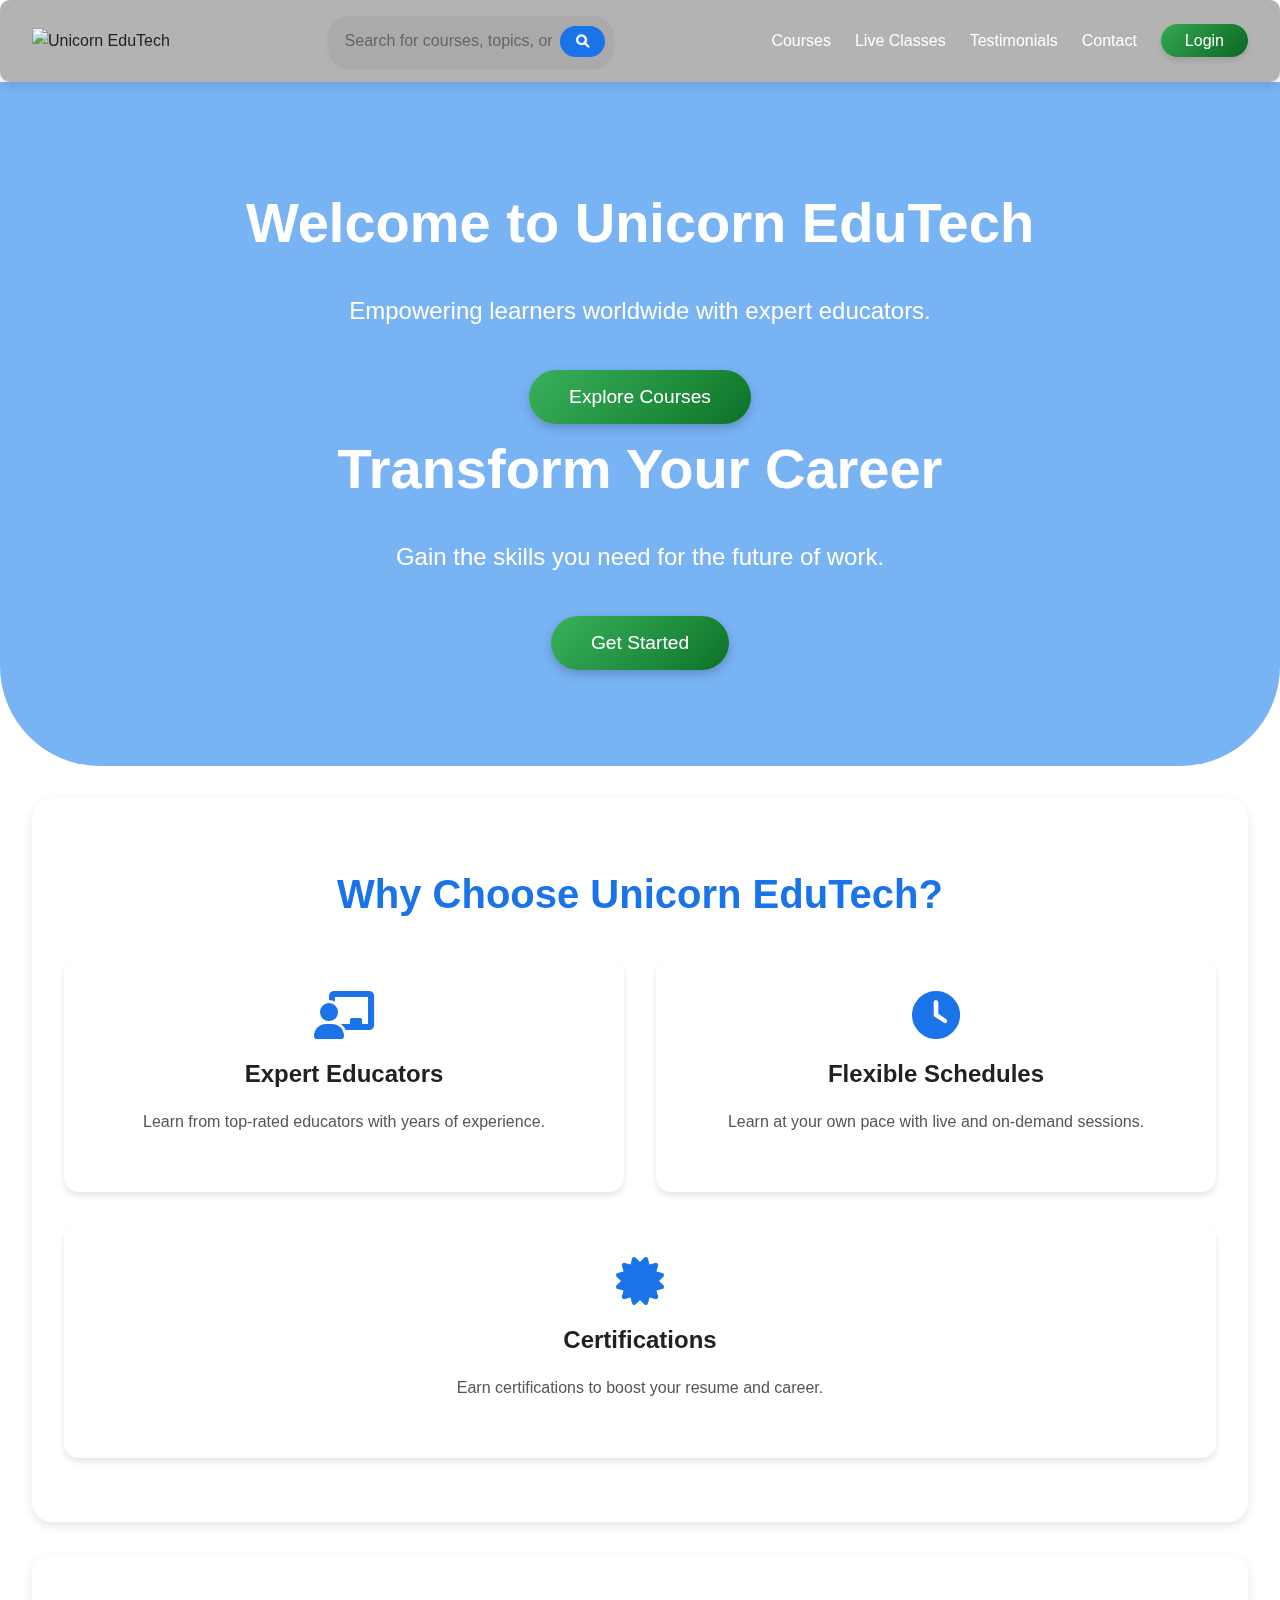
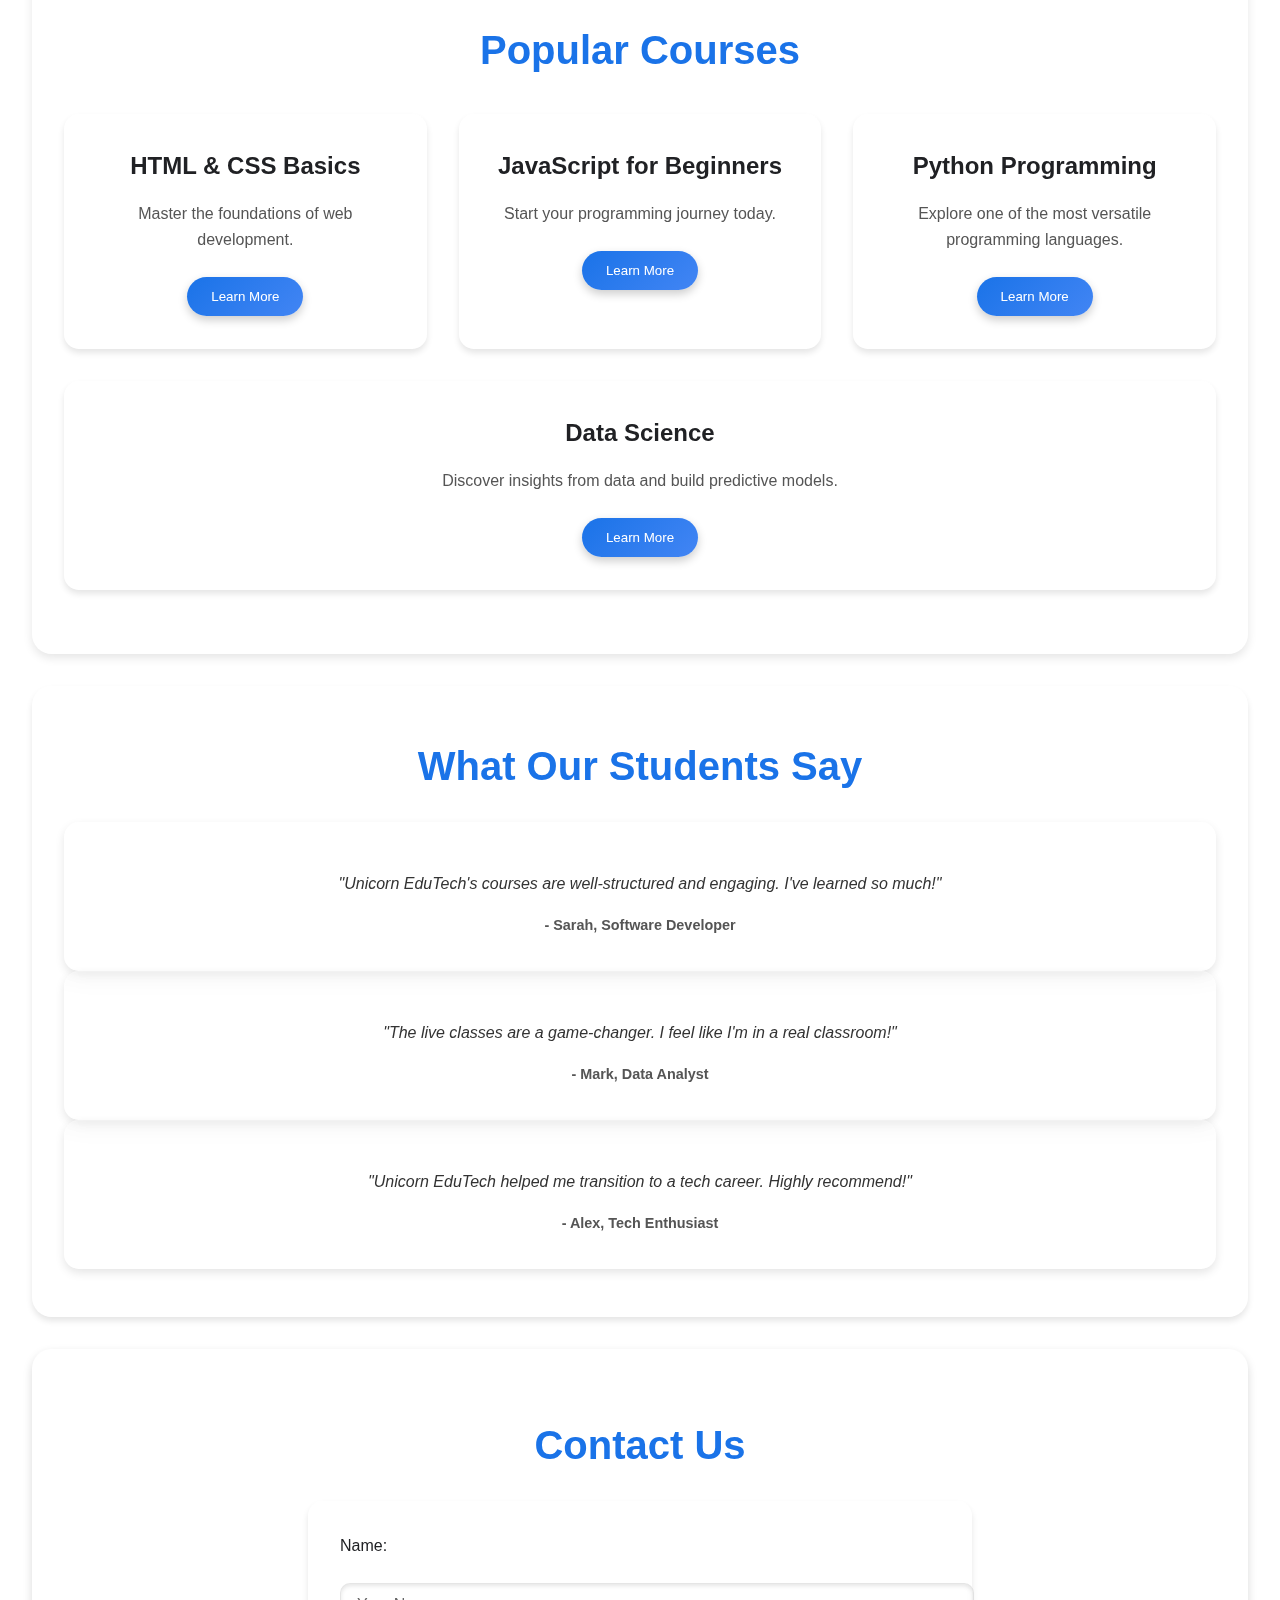
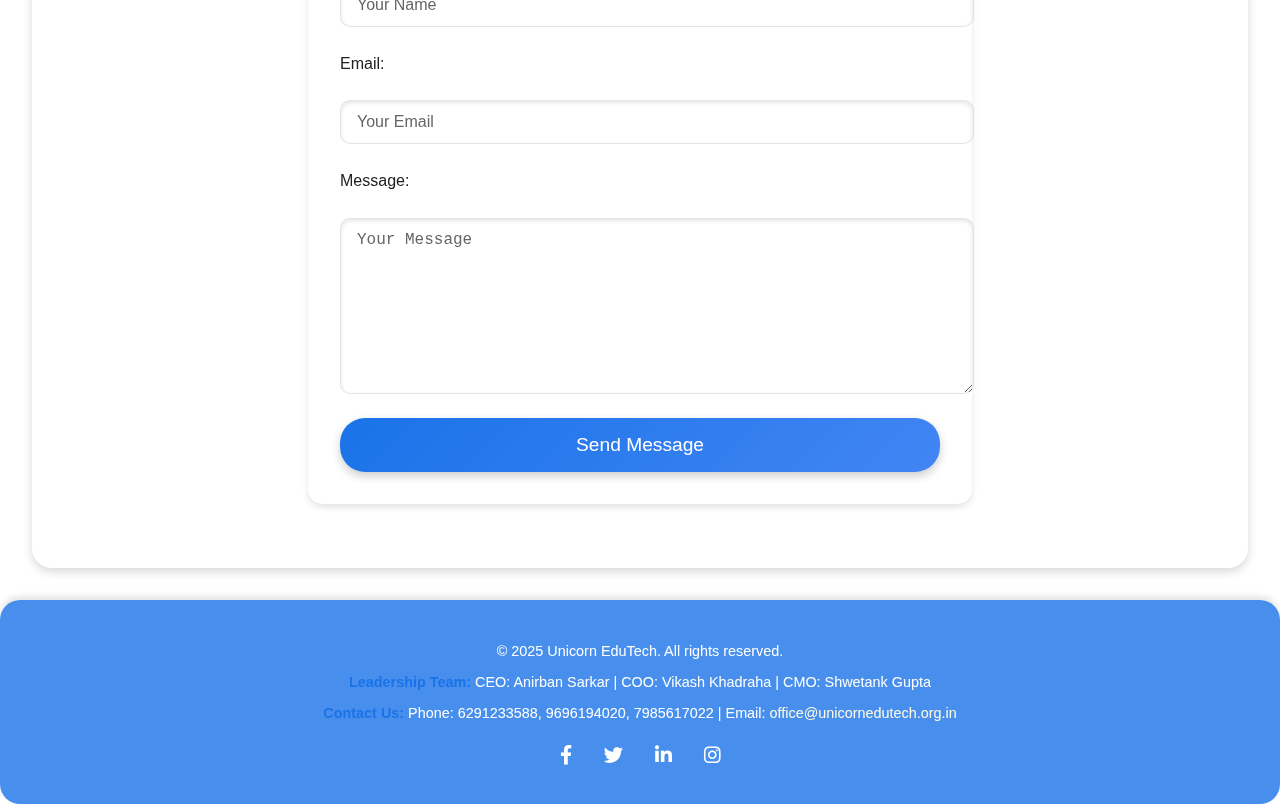
==== index.html @ 4ce1c540 "Add files via upload" ====
<!DOCTYPE html>
<html lang="en">
<head>
    <meta charset="UTF-8">
    <meta name="viewport" content="width=device-width, initial-scale=1.0">
    <title>UNICORN Edu-hub</title>
    <link rel="stylesheet" href="style.css">
    <link rel="stylesheet" href="https://cdnjs.cloudflare.com/ajax/libs/font-awesome/6.0.0-beta3/css/all.min.css">
</head>
<body>
    <!-- Header -->
    <header>
        <nav class="navbar">
            <div class="logo">
                <img src="C:\Users\Ayush\Downloads\Design-removebg-preview.png" alt="Unicorn EduTech" style="height: 50px;"> <!-- Replace with your logo -->
            </div>

            <div class="search-container">
                <div class="search-bar">
                    <input 
                        type="text" 
                        id="search-input" 
                        placeholder="Search for courses, topics, or educators..."
                        oninput="showSuggestions()">
                    <button id="search-btn"><i class="fas fa-search"></i></button>
                </div>
                <div id="suggestions" class="suggestions"></div>
            </div>
            <ul class="nav-links">
                <li><a href="#courses">Courses</a></li>
                <li><a href="#live-classes">Live Classes</a></li>
                <li><a href="#testimonials">Testimonials</a></li>
                <li><a href="#contact">Contact</a></li>
                <li><a href="#login" class="btn">Login</a></li>
            </ul>
        </nav>
    </header>
    <!-- Hero Section -->
    <section class="hero">

        <div class="hero-carousel">
            <div class="carousel-item active" style="background-image: url('hero1.jpg');">
                <h1>Welcome to Unicorn EduTech</h1>
                <p>Empowering learners worldwide with expert educators.</p>
                <button id="explore-button">Explore Courses</button>
            </div>
            <div class="carousel-item" style="background-image: url('hero2.jpg');">
                <h1>Transform Your Career</h1>
                <p>Gain the skills you need for the future of work.</p>
                <button>Get Started</button>
            </div>
        </div>
    </section>

    <!-- Features Section -->
    <section id="features" class="features">
        <h2>Why Choose Unicorn EduTech?</h2>
        <div class="feature-list">
            <div class="feature">
                <i class="fas fa-chalkboard-teacher"></i>
                <h3>Expert Educators</h3>
                <p>Learn from top-rated educators with years of experience.</p>
            </div>
            <div class="feature">
                <i class="fas fa-clock"></i>
                <h3>Flexible Schedules</h3>
                <p>Learn at your own pace with live and on-demand sessions.</p>
            </div>
            <div class="feature">
                <i class="fas fa-certificate"></i>
                <h3>Certifications</h3>
                <p>Earn certifications to boost your resume and career.</p>
            </div>
        </div>
    </section>

    <!-- Courses Section -->
    <section id="courses" class="courses">
        <h2>Popular Courses</h2>
        <div class="course-list">
            <div class="course">
                <h3>HTML & CSS Basics</h3>
                <p>Master the foundations of web development.</p>
                <button>Learn More</button>
            </div>
            <div class="course">
                <h3>JavaScript for Beginners</h3>
                <p>Start your programming journey today.</p>
                <button>Learn More</button>
            </div>
            <div class="course">
                <h3>Python Programming</h3>
                <p>Explore one of the most versatile programming languages.</p>
                <button>Learn More</button>
            </div>
            <div class="course">
                <h3>Data Science</h3>
                <p>Discover insights from data and build predictive models.</p>
                <button>Learn More</button>
            </div>
        </div>
    </section>

    <!-- Testimonials Section -->
    <section id="testimonials" class="testimonials">
        <h2>What Our Students Say</h2>
        <div class="testimonials-slider">
            <div class="testimonial">
                <p>"Unicorn EduTech's courses are well-structured and engaging. I've learned so much!"</p>
                <span>- Sarah, Software Developer</span>
            </div>
            <div class="testimonial">
                <p>"The live classes are a game-changer. I feel like I'm in a real classroom!"</p>
                <span>- Mark, Data Analyst</span>
            </div>
            <div class="testimonial">
                <p>"Unicorn EduTech helped me transition to a tech career. Highly recommend!"</p>
                <span>- Alex, Tech Enthusiast</span>
            </div>
        </div>
    </section>

    <!-- Contact Section -->
    <section id="contact" class="contact">
        <h2>Contact Us</h2>
        <form id="contact-form">
            <label for="name">Name:</label>
            <input type="text" id="name" name="name" placeholder="Your Name" required>

            <label for="email">Email:</label>
            <input type="email" id="email" name="email" placeholder="Your Email" required>

            <label for="message">Message:</label>
            <textarea id="message" name="message" placeholder="Your Message" required></textarea>

            <button type="submit">Send Message</button>
        </form>
    </section>

    <!-- Footer -->
    <footer>
    <div class="footer-content">
        <p>&copy; 2025 Unicorn EduTech. All rights reserved.</p>
        <p>
            <strong>Leadership Team:</strong> CEO: Anirban Sarkar | COO: Vikash Khadraha | CMO: Shwetank Gupta
        </p>
        <p>
            <strong>Contact Us:</strong> 
            Phone: 6291233588, 9696194020, 7985617022 | 
            Email: <a href="mailto:office@unicornedutech.org.in">office@unicornedutech.org.in</a>
        </p>
        <ul class="social-icons">
            <li><a href="#" title="Facebook"><i class="fab fa-facebook-f"></i></a></li>
            <li><a href="#" title="Twitter"><i class="fab fa-twitter"></i></a></li>
            <li><a href="#" title="LinkedIn"><i class="fab fa-linkedin-in"></i></a></li>
            <li><a href="#" title="Instagram"><i class="fab fa-instagram"></i></a></li>
        </ul>
    </div>
</footer>

    <script src="script.js"></script>
</body>
</html>
---- style.css ----
/* General Styles */
body {
    font-family: 'Roboto', sans-serif;
    margin: 0;
    padding: 0;
    line-height: 1.6;
     background: url('file:///C:/Users/Ayush/Desktop/bgi.webp');
    color: #202124;
    overflow-x: hidden;
}

h1, h2, h3 {
    margin: 0;
}

/* Navbar */
.navbar {
    display: flex;
    justify-content: space-between;
    align-items: center;
    background: rgba(26, 115, 232, 0.6);
    height: 50px; /* Explicit height to make the navbar bigger */
    border-radius: 20px;
    box-shadow: 0 8px 15px rgba(0, 0, 0, 0.1);
    backdrop-filter: blur(20px);
    position: sticky;
    top: 0;
    z-index: 1000;
}


.navbar .logo img {
    height: 160px;
    width: 125px;
}

.nav-links {
    display: flex;
    gap: 1.5rem;
    list-style: none;
}

.nav-links a {
    text-decoration: none;
    color: white;
    font-weight: 500;
    font-size: 1rem;
    transition: color 0.3s;
}

.nav-links a:hover {
    color: #d2e3fc;
}

.nav-links .btn {
    background: linear-gradient(135deg, #34a853, #0b6623);
    padding: 0.5rem 1.5rem;
    border-radius: 25px;
    color: #fff;
    font-weight: 500;
    transition: background 0.3s;
    box-shadow: 0 4px 6px rgba(0, 0, 0, 0.1);
}

.nav-links .btn:hover {
    background: #2b7a3d;
}

/* Search Bar */
.search-container {
    position: relative;
    max-width: 400px;
}

.search-bar {
    display: flex;
    align-items: center;
    background: rgba(255, 255, 255, 0.2);
    padding: 0.5rem;
    border-radius: 20px;
    backdrop-filter: blur(10px);
    box-shadow: 0 2px 4px rgba(0, 0, 0, 0.1);
}

.search-bar input {
    flex: 1;
    border: none;
    outline: none;
    font-size: 1rem;
    padding: 0.5rem;
    border-radius: 20px;
    background: transparent;
    color: #202124;
}

.search-bar input::placeholder {
    color: #666;
}

.search-bar button {
    background: #1a73e8;
    color: #fff;
    border: none;
    padding: 0.5rem 1rem;
    border-radius: 20px;
    cursor: pointer;
    transition: background 0.3s;
}

.search-bar button:hover {
    background: #0c5ac7;
}

.suggestions {
    display: none;
    position: absolute;
    top: 100%;
    left: 0;
    right: 0;
    background: rgba(255, 255, 255, 0.6);
    border-radius: 10px;
    backdrop-filter: blur(10px);
    box-shadow: 0 4px 6px rgba(0, 0, 0, 0.1);
    z-index: 10;
    max-height: 200px;
    overflow-y: auto;
}

.suggestions div {
    padding: 0.5rem 1rem;
    cursor: pointer;
    transition: background 0.3s;
}

.suggestions div:hover {
    background: rgba(0, 0, 0, 0.1);
}

.suggestions .no-result {
    text-align: center;
    font-style: italic;
    color: #666;
}

/* Hero Section */
.hero {
    text-align: center;
    padding: 6rem 2rem;
    background: rgba(26, 115, 232, 0.6);
    color: #fff;
    border-bottom-left-radius: 100px;
    border-bottom-right-radius: 100px;
    position: relative;
    overflow: hidden;
}

.hero::after {
    content: '';
    position: absolute;
    top: 0;
    left: 0;
    width: 100%;
    height: 100%;
    background: rgba(255, 255, 255, 0.1);
    mix-blend-mode: overlay;
    pointer-events: none;
}

.hero h1 {
    font-size: 3.5rem;
    margin-bottom: 1.5rem;
    font-weight: 700;
}

.hero p {
    font-size: 1.5rem;
    margin-bottom: 2.5rem;
    font-weight: 300;
}

.hero button {
    background: linear-gradient(135deg, #34a853, #0b6623);
    border: none;
    color: #fff;
    padding: 1rem 2.5rem;
    font-size: 1.2rem;
    font-weight: 500;
    border-radius: 30px;
    cursor: pointer;
    transition: transform 0.3s, background 0.3s;
    box-shadow: 0 4px 10px rgba(0, 0, 0, 0.2);
}

.hero button:hover {
    transform: scale(1.05);
    background: #2b7a3d;
}

/* Courses Section */
.courses {
    padding: 4rem 2rem;
    background: rgba(255, 255, 255, 0.2);
    backdrop-filter: blur(20px);
    border-radius: 20px;
    margin: 2rem;
    box-shadow: 0 4px 6px rgba(0, 0, 0, 0.1);
}

.courses h2 {
    font-size: 2.5rem;
    margin-bottom: 2rem;
    text-align: center;
    color: #1a73e8;
    font-weight: 600;
}

.course-list {
    display: flex;
    gap: 2rem;
    flex-wrap: wrap;
    justify-content: center;
}

.course {
    flex: 1 1 calc(25% - 2rem);
    background: rgba(26, 115, 232, 0.8);
    color: #fff;
    padding: 2rem;
    text-align: center;
    border-radius: 15px;
    box-shadow: 0 4px 8px rgba(0, 0, 0, 0.1);
    transition: transform 0.3s, box-shadow 0.3s;
    backdrop-filter: blur(10px);
}

.course:hover {
    transform: translateY(-10px);
    box-shadow: 0 6px 12px rgba(0, 0, 0, 0.2);
}

/* Testimonials Section */
.testimonials {
    padding: 3rem 2rem;
    background: rgba(255, 255, 255, 0.2);
    border-radius: 20px;
    margin: 2rem 0;
    backdrop-filter: blur(15px);
    box-shadow: 0 4px 6px rgba(0, 0, 0, 0.1);
    color: #202124;
}

.testimonials h2 {
    font-size: 2.5rem;
    margin-bottom: 2rem;
    text-align: center;
    color: #1a73e8;
}

.testimonial-list {
    display: flex;
    justify-content: center;
    gap: 1.5rem;
    flex-wrap: wrap;
}

.testimonial {
    flex: 1 1 calc(30% - 1rem);
    background: rgba(255, 255, 255, 0.8);
    backdrop-filter: blur(10px);
    border-radius: 15px;
    box-shadow: 0 4px 6px rgba(0, 0, 0, 0.1);
    padding: 1.5rem;
    text-align: center;
}

.testimonial p {
    font-size: 1rem;
    margin-bottom: 1rem;
}

.testimonial span {
    font-size: 0.9rem;
    font-weight: bold;
    color: #666;
}

/* Footer */
footer {
    text-align: center;
    padding: 2rem;
    background: rgba(26, 115, 232, 0.8);
    color: #fff;
    border-radius: 20px;
    backdrop-filter: blur(10px);
    box-shadow: 0 -4px 6px rgba(0, 0, 0, 0.1);
}

.social-icons a {
    margin: 0 0.5rem;
    color: #fff;
    font-size: 1.5rem;
    transition: color 0.3s;
}

.social-icons a:hover {
    color: #d2e3fc;
}
/* Contact Section */
.contact {
    padding: 4rem 2rem;
    background: rgba(255, 255, 255, 0.2);
    border-radius: 20px;
    margin: 2rem;
    box-shadow: 0 4px 10px rgba(0, 0, 0, 0.15);
    backdrop-filter: blur(15px);
    text-align: center;
}

.contact h2 {
    font-size: 2.5rem;
    margin-bottom: 1.5rem;
    color: #1a73e8;
    font-weight: 600;
}

.contact p {
    font-size: 1.25rem;
    color: #5f6368;
    margin-bottom: 2rem;
}

#contact-form {
    display: flex;
    flex-direction: column;
    gap: 1.5rem;
    max-width: 600px;
    margin: 0 auto;
    background: rgba(255, 255, 255, 0.3);
    padding: 2rem;
    border-radius: 15px;
    box-shadow: 0 4px 6px rgba(0, 0, 0, 0.1);
    backdrop-filter: blur(10px);
}

#contact-form label {
    font-size: 1rem;
    color: #202124;
    text-align: left;
    font-weight: 500;
}

#contact-form input,
#contact-form textarea {
    width: 100%;
    padding: 0.75rem 1rem;
    font-size: 1rem;
    color: #202124;
    background: rgba(255, 255, 255, 0.6);
    border: 1px solid rgba(0, 0, 0, 0.1);
    border-radius: 10px;
    box-shadow: inset 0 2px 4px rgba(0, 0, 0, 0.1);
    backdrop-filter: blur(5px);
    transition: border-color 0.3s, box-shadow 0.3s;
}

#contact-form input::placeholder,
#contact-form textarea::placeholder {
    color: #666;
}

#contact-form input:focus,
#contact-form textarea:focus {
    border-color: #1a73e8;
    outline: none;
    box-shadow: 0 0 8px rgba(26, 115, 232, 0.3);
}

#contact-form textarea {
    resize: vertical;
    height: 150px;
}

#contact-form button {
    background: linear-gradient(135deg, #1a73e8, #4285f4);
    color: #fff;
    padding: 1rem 1.5rem;
    font-size: 1.2rem;
    font-weight: 500;
    border: none;
    border-radius: 25px;
    cursor: pointer;
    box-shadow: 0 4px 10px rgba(0, 0, 0, 0.2);
    transition: transform 0.3s, background 0.3s;
}

#contact-form button:hover {
    transform: scale(1.05);
    background: #174ea6;
}

/* Responsive Design for Contact Section */
@media (max-width: 768px) {
    .contact {
        padding: 2rem 1rem;
    }

    #contact-form {
        padding: 1.5rem;
    }

    #contact-form button {
        font-size: 1rem;
        padding: 0.75rem 1.25rem;
    }
}
/* Testimonials Section */
.testimonials {
    padding: 3rem 2rem;
    background: rgba(255, 255, 255, 0.2);
    border-radius: 20px;
    margin: 2rem;
    backdrop-filter: blur(15px);
    box-shadow: 0 4px 6px rgba(0, 0, 0, 0.1);
    color: #202124;
    text-align: center;
}

.testimonials h2 {
    font-size: 2.5rem;
    margin-bottom: 1.5rem;
    color: #1a73e8;
    font-weight: 600;
}

.testimonial-list {
    display: flex;
    justify-content: center;
    gap: 1.5rem;
    flex-wrap: wrap;
}

.testimonial {
    flex: 1 1 calc(30% - 1rem);
    background: rgba(255, 255, 255, 0.3);
    backdrop-filter: blur(10px);
    border: 1px solid rgba(255, 255, 255, 0.2);
    border-radius: 15px;
    box-shadow: 0 4px 10px rgba(0, 0, 0, 0.1);
    padding: 2rem;
    text-align: center;
    transition: transform 0.3s, box-shadow 0.3s;
}

.testimonial:hover {
    transform: translateY(-10px);
    box-shadow: 0 6px 12px rgba(0, 0, 0, 0.2);
}

.testimonial p {
    font-size: 1rem;
    color: #333;
    margin-bottom: 1rem;
    font-style: italic;
}

.testimonial span {
    font-size: 0.9rem;
    font-weight: bold;
    color: #555;
}

.slider-nav {
    margin-top: 2rem;
}

.slider-nav button {
    background: rgba(26, 115, 232, 0.8);
    border: none;
    color: #fff;
    padding: 0.5rem 1rem;
    font-size: 1.2rem;
    border-radius: 50%;
    cursor: pointer;
    transition: background 0.3s, transform 0.3s;
    box-shadow: 0 4px 6px rgba(0, 0, 0, 0.1);
}

.slider-nav button:hover {
    background: #1a73e8;
    transform: scale(1.1);
}

.slider-nav button:disabled {
    background: rgba(26, 115, 232, 0.5);
    cursor: not-allowed;
}
/* Features Section */
.features {
    padding: 4rem 2rem;
    text-align: center;
    background: rgba(255, 255, 255, 0.2);
    backdrop-filter: blur(15px);
    border-radius: 20px;
    margin: 2rem;
    box-shadow: 0 4px 10px rgba(0, 0, 0, 0.1);
}

.features h2 {
    font-size: 2.5rem;
    color: #1a73e8;
    font-weight: 600;
    margin-bottom: 2rem;
}

.feature-list {
    display: flex;
    flex-wrap: wrap;
    gap: 2rem;
    justify-content: center;
}

.feature {
    flex: 1 1 calc(33.33% - 2rem);
    background: rgba(255, 255, 255, 0.3);
    backdrop-filter: blur(10px);
    border-radius: 15px;
    box-shadow: 0 4px 6px rgba(0, 0, 0, 0.1);
    padding: 2rem;
    text-align: center;
    transition: transform 0.3s, box-shadow 0.3s, background 0.3s;
    border: 1px solid rgba(255, 255, 255, 0.2);
    position: relative;
}

.feature:hover {
    transform: translateY(-10px);
    box-shadow: 0 8px 15px rgba(0, 0, 0, 0.2);
    background: rgba(255, 255, 255, 0.5);
}

.feature i {
    font-size: 3rem;
    color: #1a73e8;
    margin-bottom: 1rem;
    transition: transform 0.3s, color 0.3s;
}

.feature:hover i {
    transform: scale(1.2);
    color: #4285f4;
}

.feature h3 {
    font-size: 1.5rem;
    color: #202124;
    font-weight: 600;
    margin-bottom: 1rem;
}

.feature p {
    font-size: 1rem;
    color: #555;
    margin-bottom: 1.5rem;
}

.feature button {
    background: linear-gradient(135deg, #1a73e8, #4285f4);
    color: white;
    font-weight: 500;
    padding: 0.75rem 1.5rem;
    border: none;
    border-radius: 25px;
    cursor: pointer;
    box-shadow: 0 4px 10px rgba(0, 0, 0, 0.2);
    transition: transform 0.3s, background 0.3s;
}

.feature button:hover {
    transform: scale(1.05);
    background: linear-gradient(135deg, #0c5ac7, #1a73e8);
}
/* Popular Courses Section */
.courses {
    padding: 4rem 2rem;
    background: rgba(255, 255, 255, 0.2);
    border-radius: 20px;
    backdrop-filter: blur(15px);
    box-shadow: 0 4px 10px rgba(0, 0, 0, 0.1);
    text-align: center;
    margin: 2rem;
}

.courses h2 {
    font-size: 2.5rem;
    color: #1a73e8;
    font-weight: 600;
    margin-bottom: 2rem;
}

.course-list {
    display: flex;
    flex-wrap: wrap;
    gap: 2rem;
    justify-content: center;
}

.course {
    flex: 1 1 calc(25% - 2rem);
    background: rgba(255, 255, 255, 0.3);
    border: 1px solid rgba(255, 255, 255, 0.2);
    border-radius: 15px;
    backdrop-filter: blur(10px);
    box-shadow: 0 4px 6px rgba(0, 0, 0, 0.1);
    text-align: center;
    padding: 2rem;
    position: relative;
    transition: transform 0.3s, box-shadow 0.3s, background 0.3s;
}

.course:hover {
    transform: translateY(-10px);
    box-shadow: 0 8px 15px rgba(0, 0, 0, 0.2);
    background: rgba(255, 255, 255, 0.1);
}

.course h3 {
    font-size: 1.5rem;
    font-weight: 600;
    color: #202124;
    margin-bottom: 1rem;
}

.course p {
    font-size: 1rem;
    color: #555;
    margin-bottom: 1.5rem;
}

.course button {
    background: linear-gradient(135deg, #1a73e8, #4285f4);
    color: #fff;
    border: none;
    border-radius: 25px;
    padding: 0.75rem 1.5rem;
    cursor: pointer;
    font-weight: 500;
    transition: transform 0.3s, background 0.3s;
    box-shadow: 0 4px 10px rgba(0, 0, 0, 0.2);
}

.course button:hover {
    transform: scale(1.05);
    background: linear-gradient(135deg, #0c5ac7, #1a73e8);
}
.navbar {
    display: flex;
    justify-content: space-between;
    align-items: center;
    padding: 1rem 2rem;
    background: rgba(128, 128, 128, 0.6); /* Grey transparent background */
    backdrop-filter: blur(10px); /* Glassmorphism effect */
    border-radius: 10px; /* Slight rounding of edges */
    box-shadow: 0 4px 10px rgba(0, 0, 0, 0.1); /* Subtle shadow for depth */
    position: sticky;
    top: 0;
    z-index: 1000;
}

/* Logo Styling */
.navbar .logo img {
    height: 50px;
    transition: transform 0.3s ease; /* Smooth scaling on hover */
}

.navbar .logo img:hover {
    transform: scale(1.1); /* Slight enlargement on hover */
}

/* Navigation Links */
.navbar .nav-links {
    list-style: none;
    display: flex;
    gap: 1.5rem;
    margin: 0;
    padding: 0;
}

.navbar .nav-links li {
    display: inline-block;
}

.navbar .nav-links a {
    text-decoration: none;
    color: #fff; /* White text for contrast */
    font-size: 1rem;
    font-weight: 500;
    transition: color 0.3s ease;
}

.navbar .nav-links a:hover {
    color: #d2e3fc; /* Light blue for hover effect */
}
8footer {
    background: rgba(26, 26, 26, 0.9); /* Dark background */
    color: #fff;
    padding: 2rem;
    text-align: center;
    border-top: 2px solid rgba(255, 255, 255, 0.1);
}

.footer-content p {
    margin: 0.5rem 0;
    font-size: 0.9rem;
    line-height: 1.6;
}

.footer-content strong {
    font-weight: 600;
    color: #1a73e8; /* Highlight color */
}

.footer-content a {
    color: #fffae4; /* Email link color */
    text-decoration: none;
    transition: color 0.3s;
}

.footer-content a:hover {
    color: #4285f4;
}

.social-icons {
    list-style: none;
    padding: 0;
    margin: 1rem 0 0;
    display: flex;
    justify-content: center;
    gap: 1rem;
}

.social-icons li {
    display: inline-block;
}

.social-icons a {
    color: #fff;
    font-size: 1.2rem;
    transition: color 0.3s;
}

.social-icons a:hover {
    color: #1a73e8; /* Highlight on hover */
}
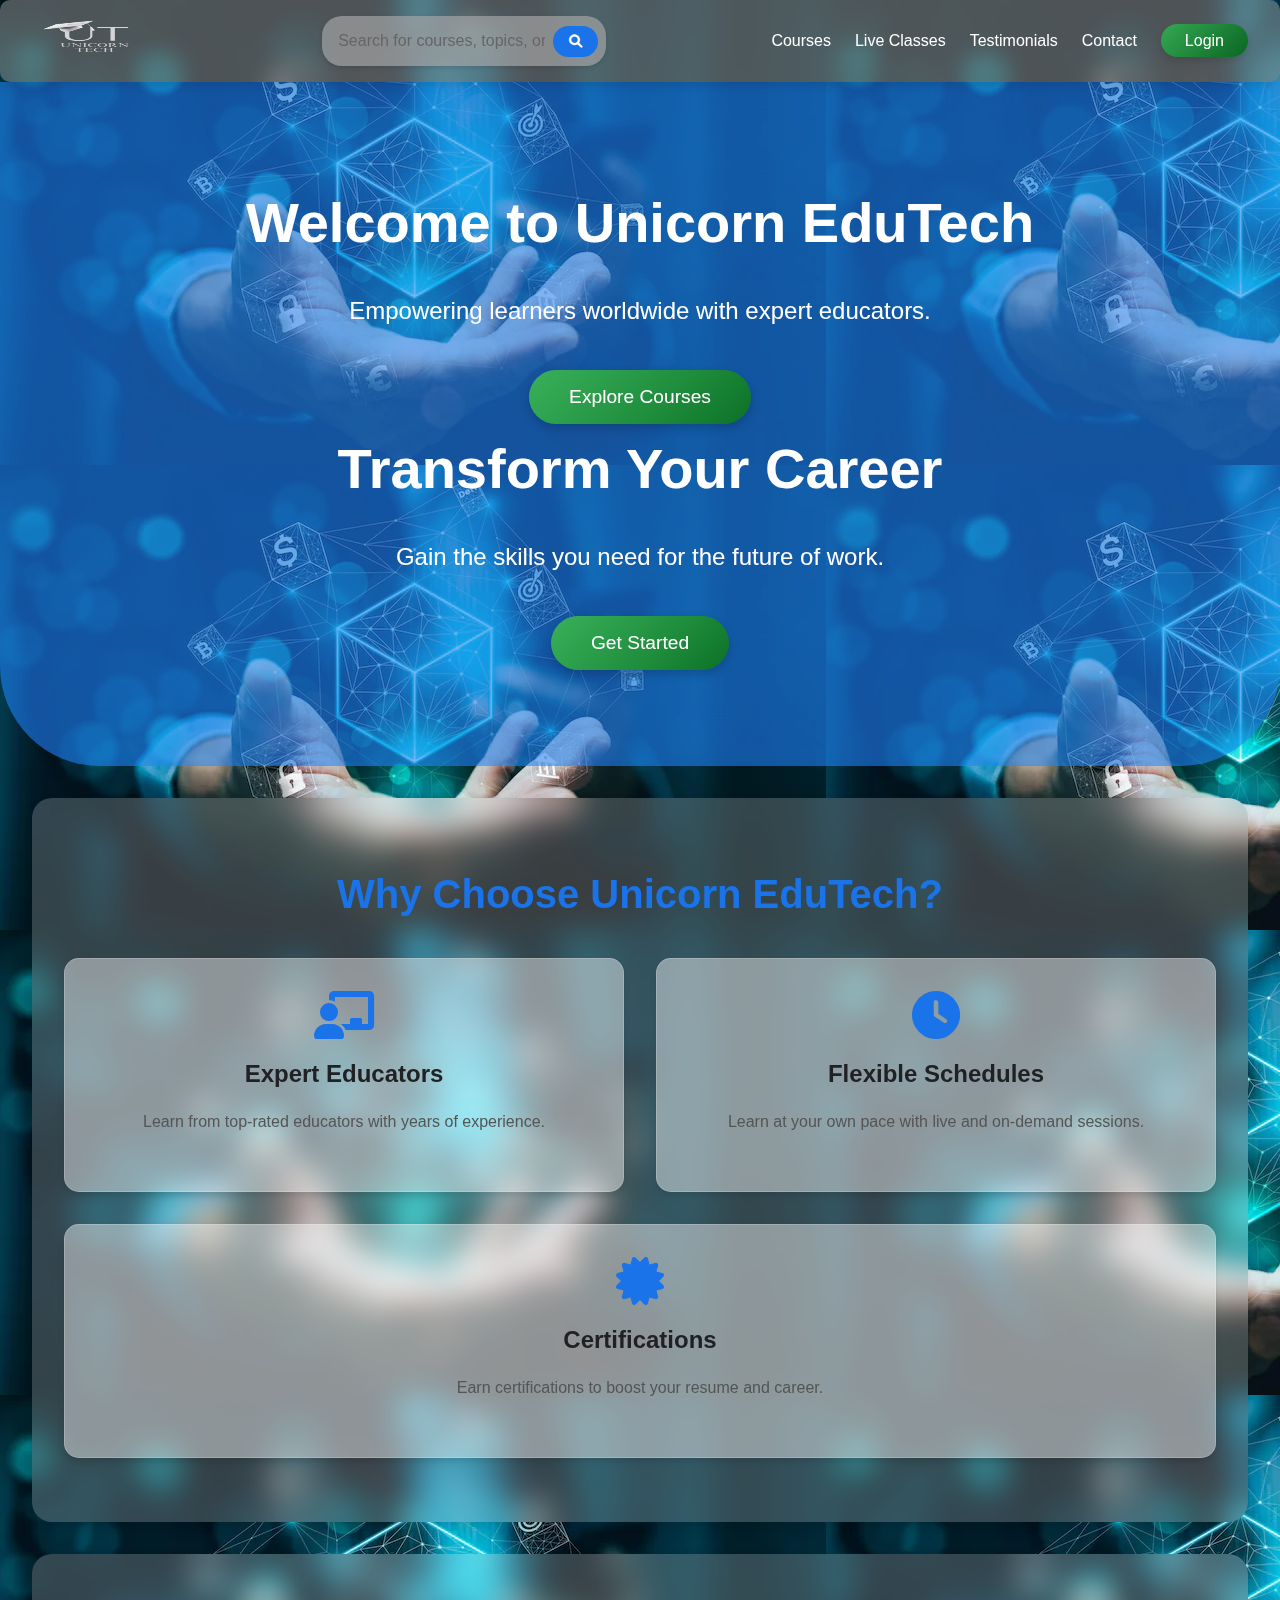
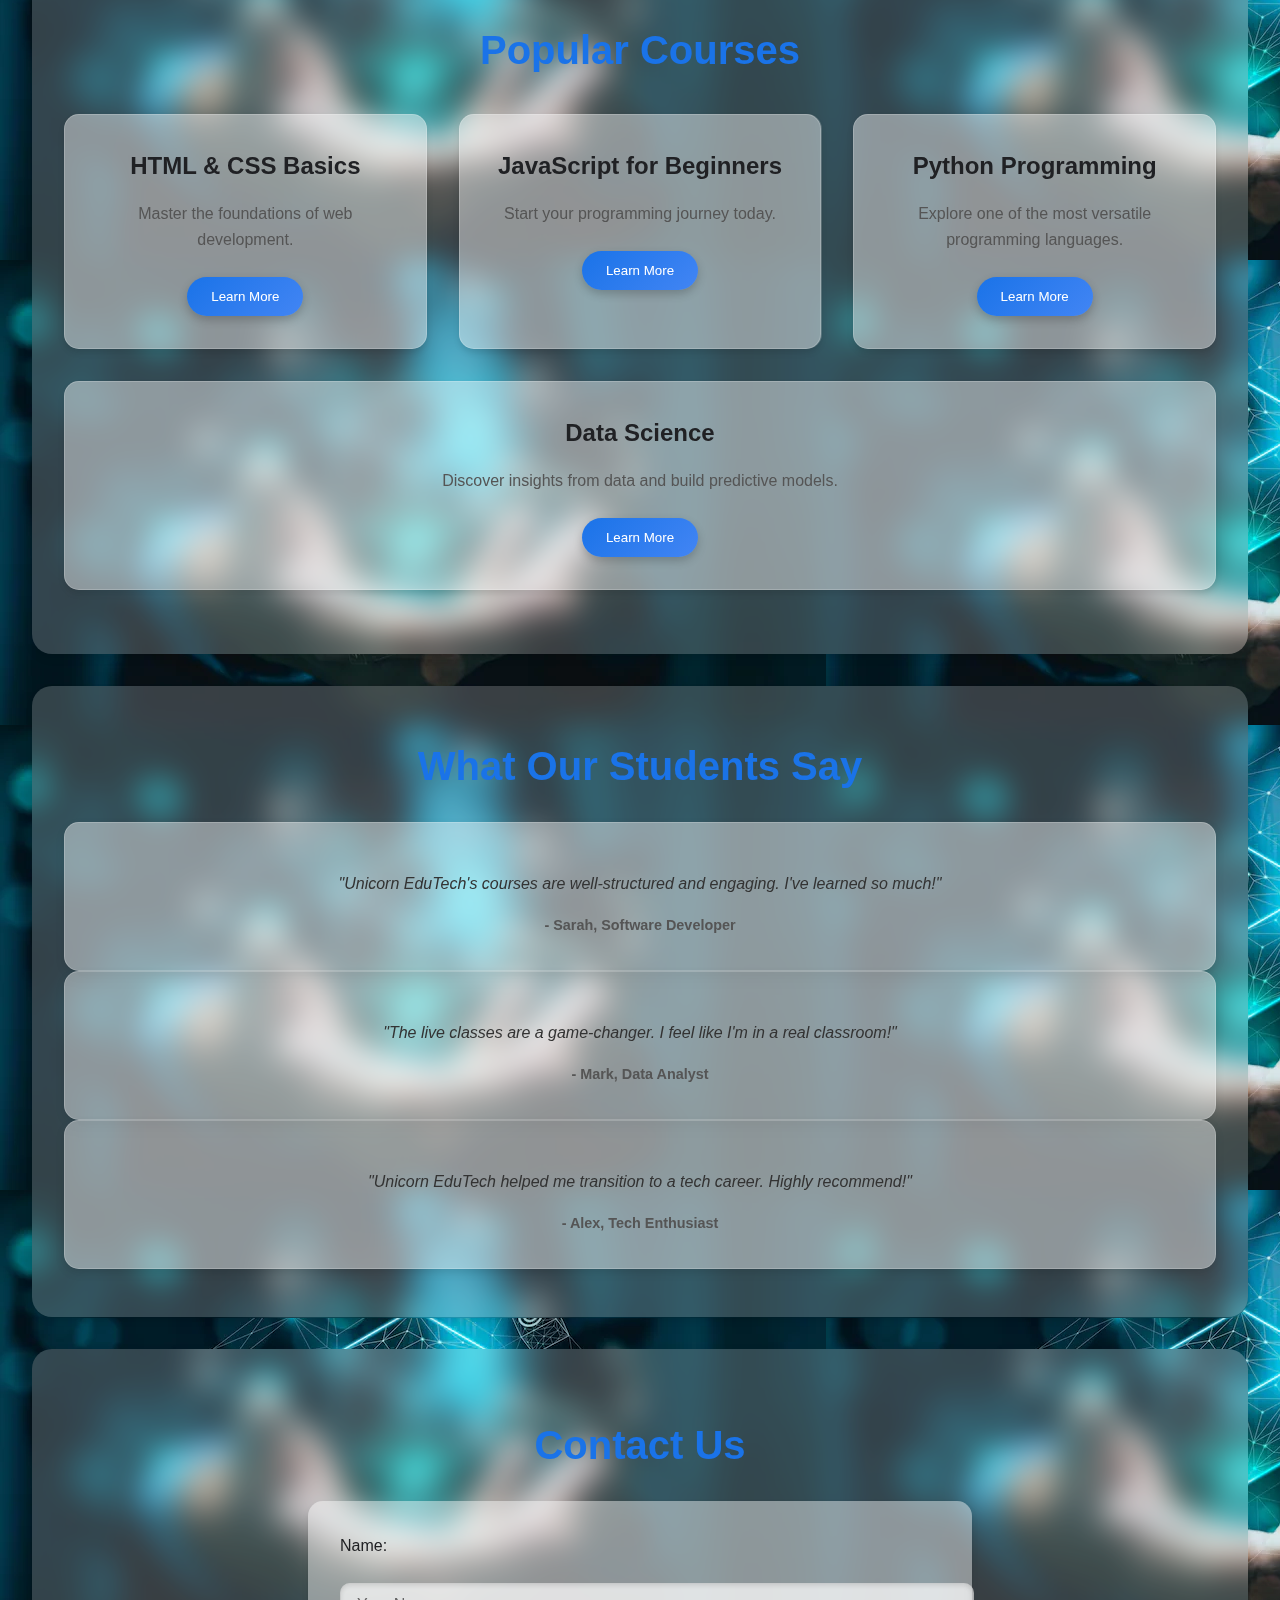
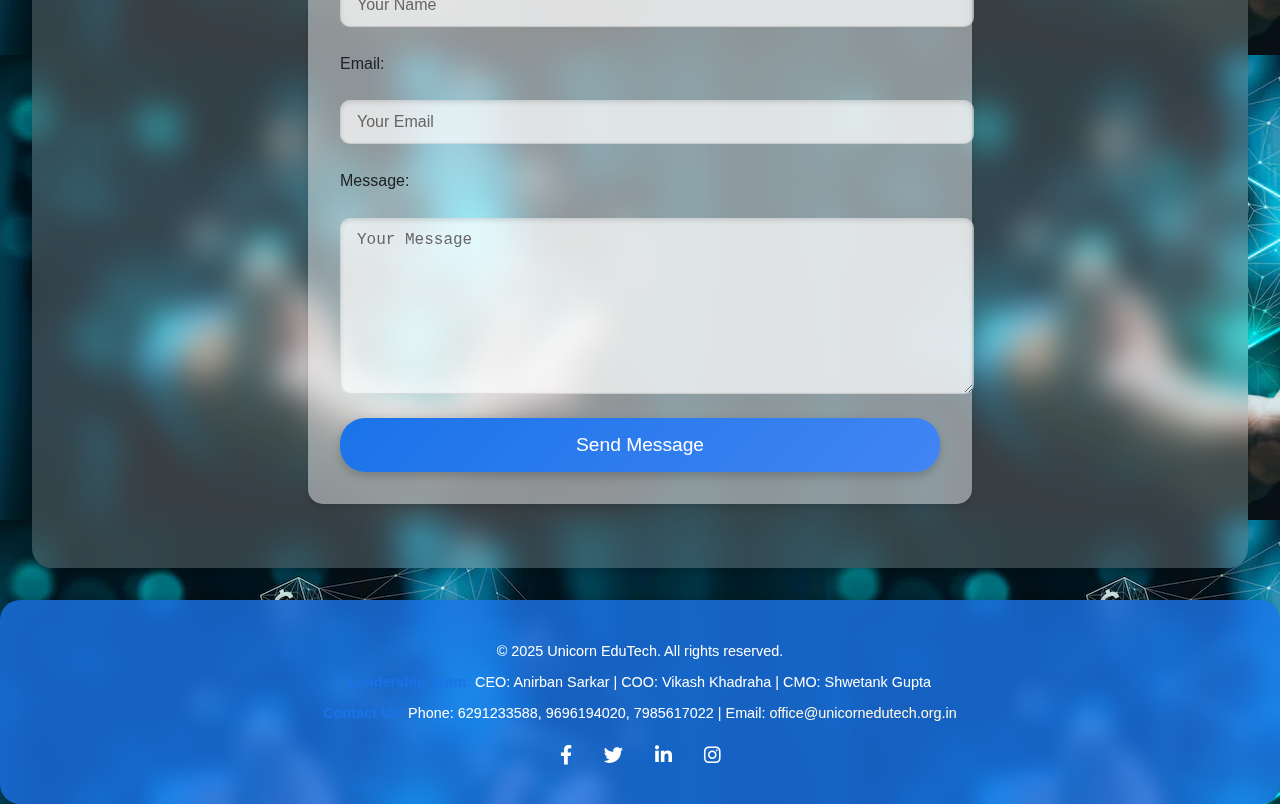
==== commit 2486670e: "Update index.html" ====
--- a/index.html
+++ b/index.html
@@ -12,7 +12,7 @@
     <header>
         <nav class="navbar">
             <div class="logo">
-                <img src="C:\Users\Ayush\Downloads\Design-removebg-preview.png" alt="Unicorn EduTech" style="height: 50px;"> <!-- Replace with your logo -->
+                <img src="Design-removebg-preview.png" alt="Unicorn EduTech" style="height: 50px;"> <!-- Replace with your logo -->
             </div>
 
             <div class="search-container">
--- a/style.css
+++ b/style.css
@@ -4,7 +4,7 @@
     margin: 0;
     padding: 0;
     line-height: 1.6;
-     background: url('file:///C:/Users/Ayush/Desktop/bgi.webp');
+     background: url('bgi.webp');
     color: #202124;
     overflow-x: hidden;
 }
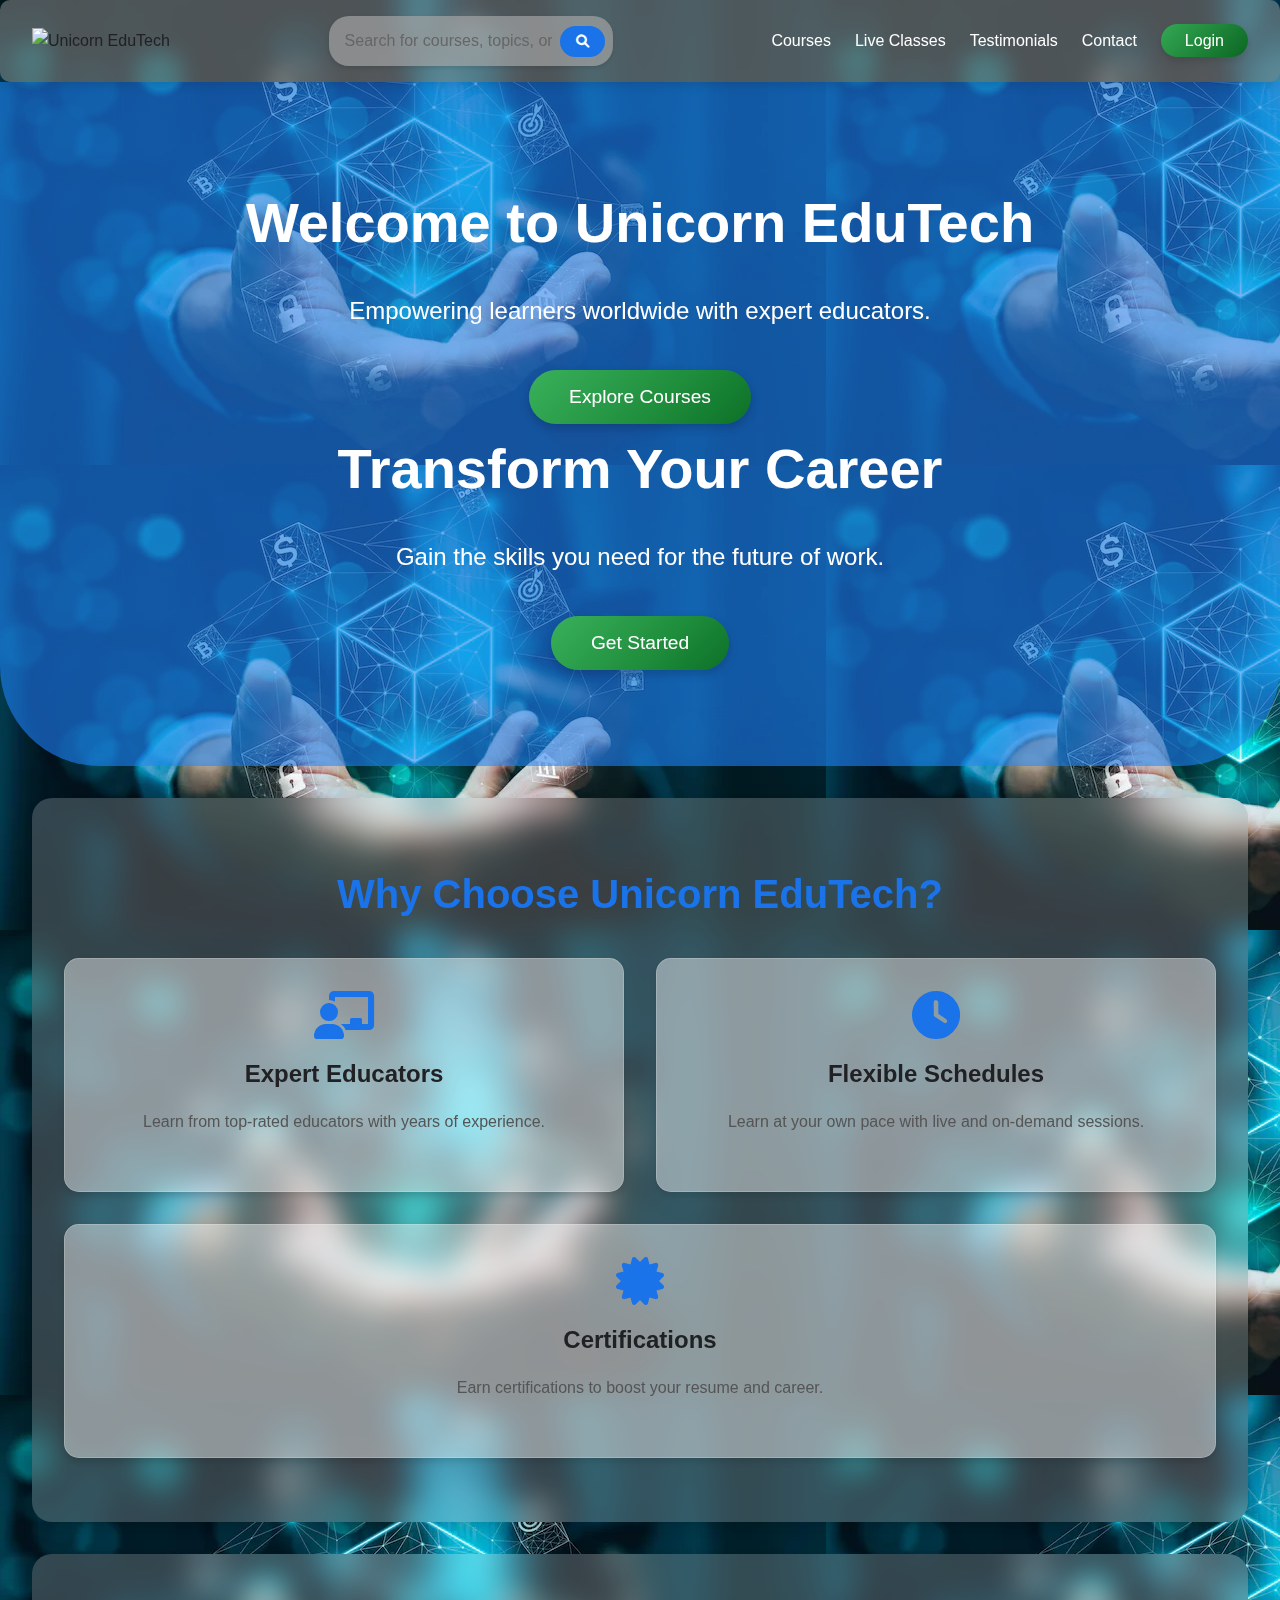
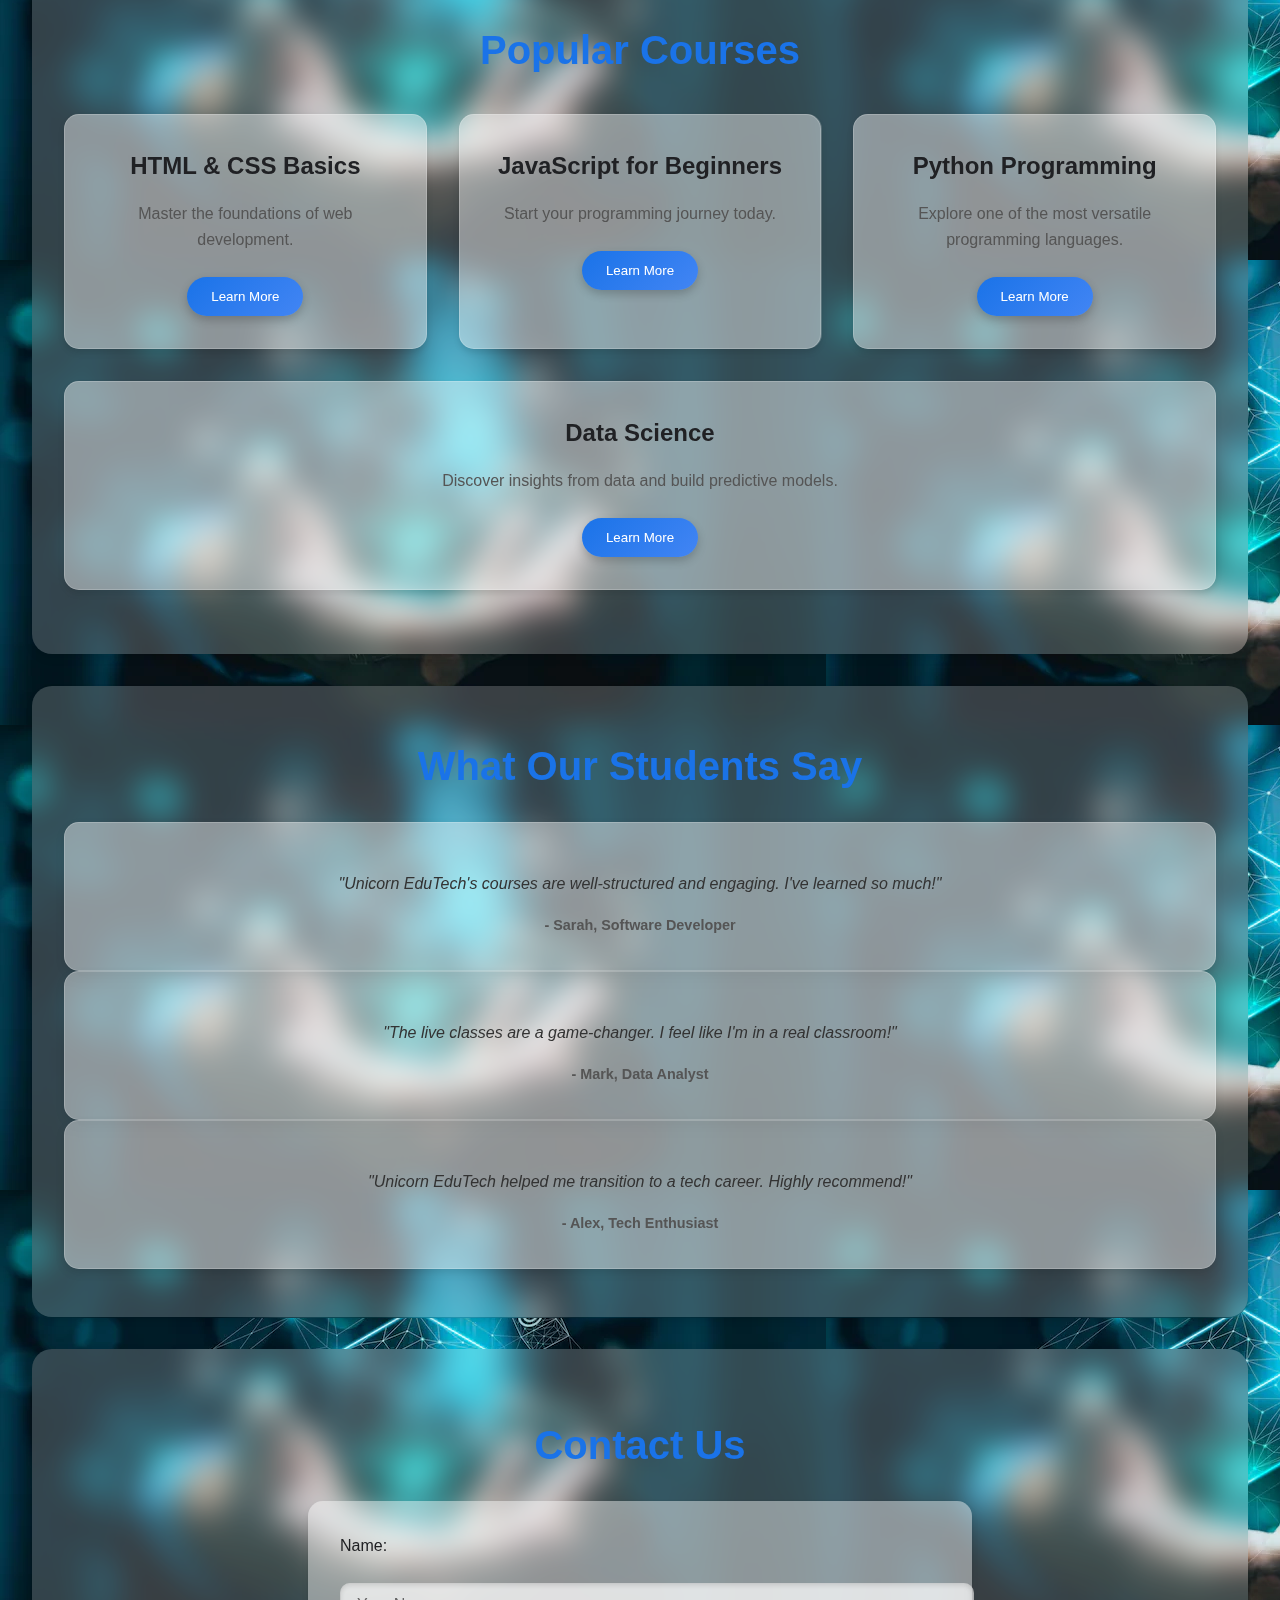
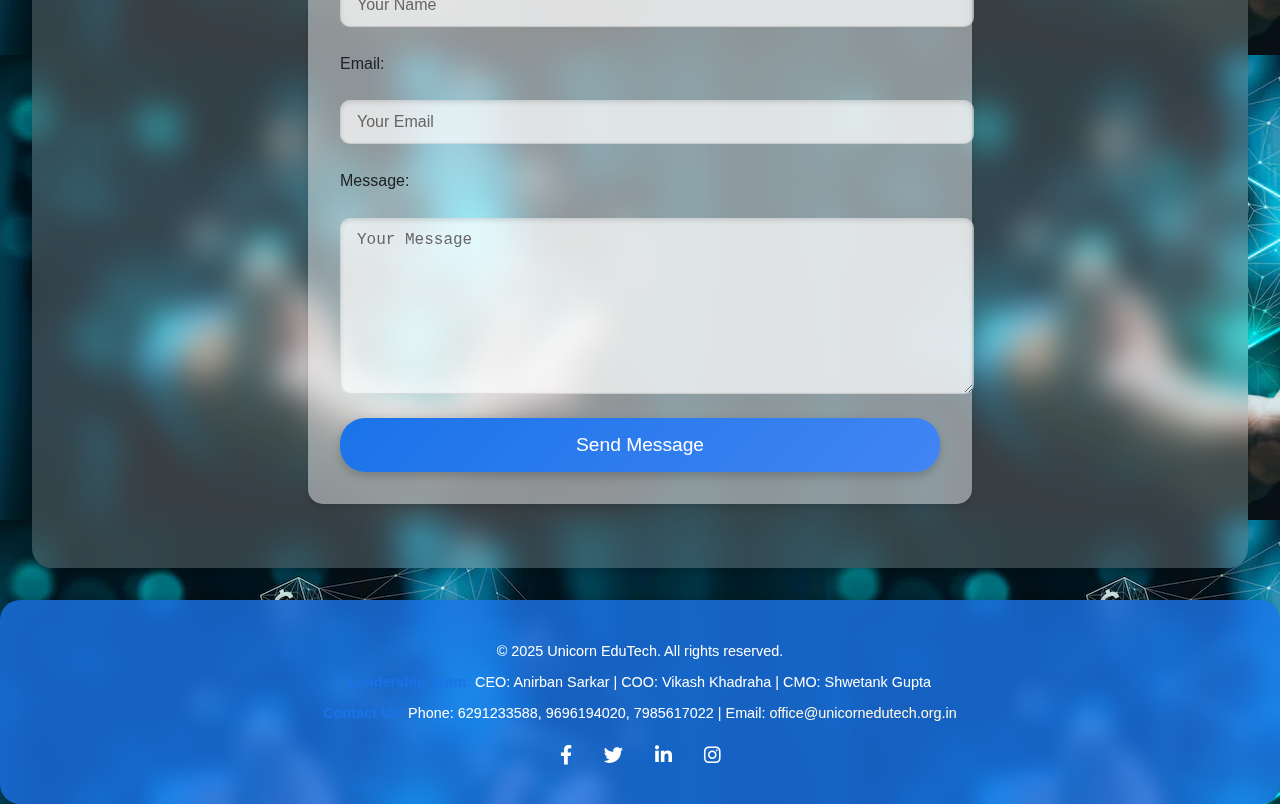
==== commit b98c0922: "Update index.html" ====
--- a/index.html
+++ b/index.html
@@ -12,7 +12,7 @@
     <header>
         <nav class="navbar">
             <div class="logo">
-                <img src="Design-removebg-preview.png" alt="Unicorn EduTech" style="height: 50px;"> <!-- Replace with your logo -->
+                <img src="C:\Users\Ayush\Downloads\Design-removebg-preview.png" alt="Unicorn EduTech" style="height: 50px;"> <!-- Replace with your logo -->
             </div>
 
             <div class="search-container">
@@ -31,7 +31,8 @@
                 <li><a href="#live-classes">Live Classes</a></li>
                 <li><a href="#testimonials">Testimonials</a></li>
                 <li><a href="#contact">Contact</a></li>
-                <li><a href="#login" class="btn">Login</a></li>
+                <li><a href="login.html" class="btn">Login</a></li>
+
             </ul>
         </nav>
     </header>
--- a/style.css
+++ b/style.css
@@ -27,7 +27,6 @@
     top: 0;
     z-index: 1000;
 }
-
 
 .navbar .logo img {
     height: 160px;
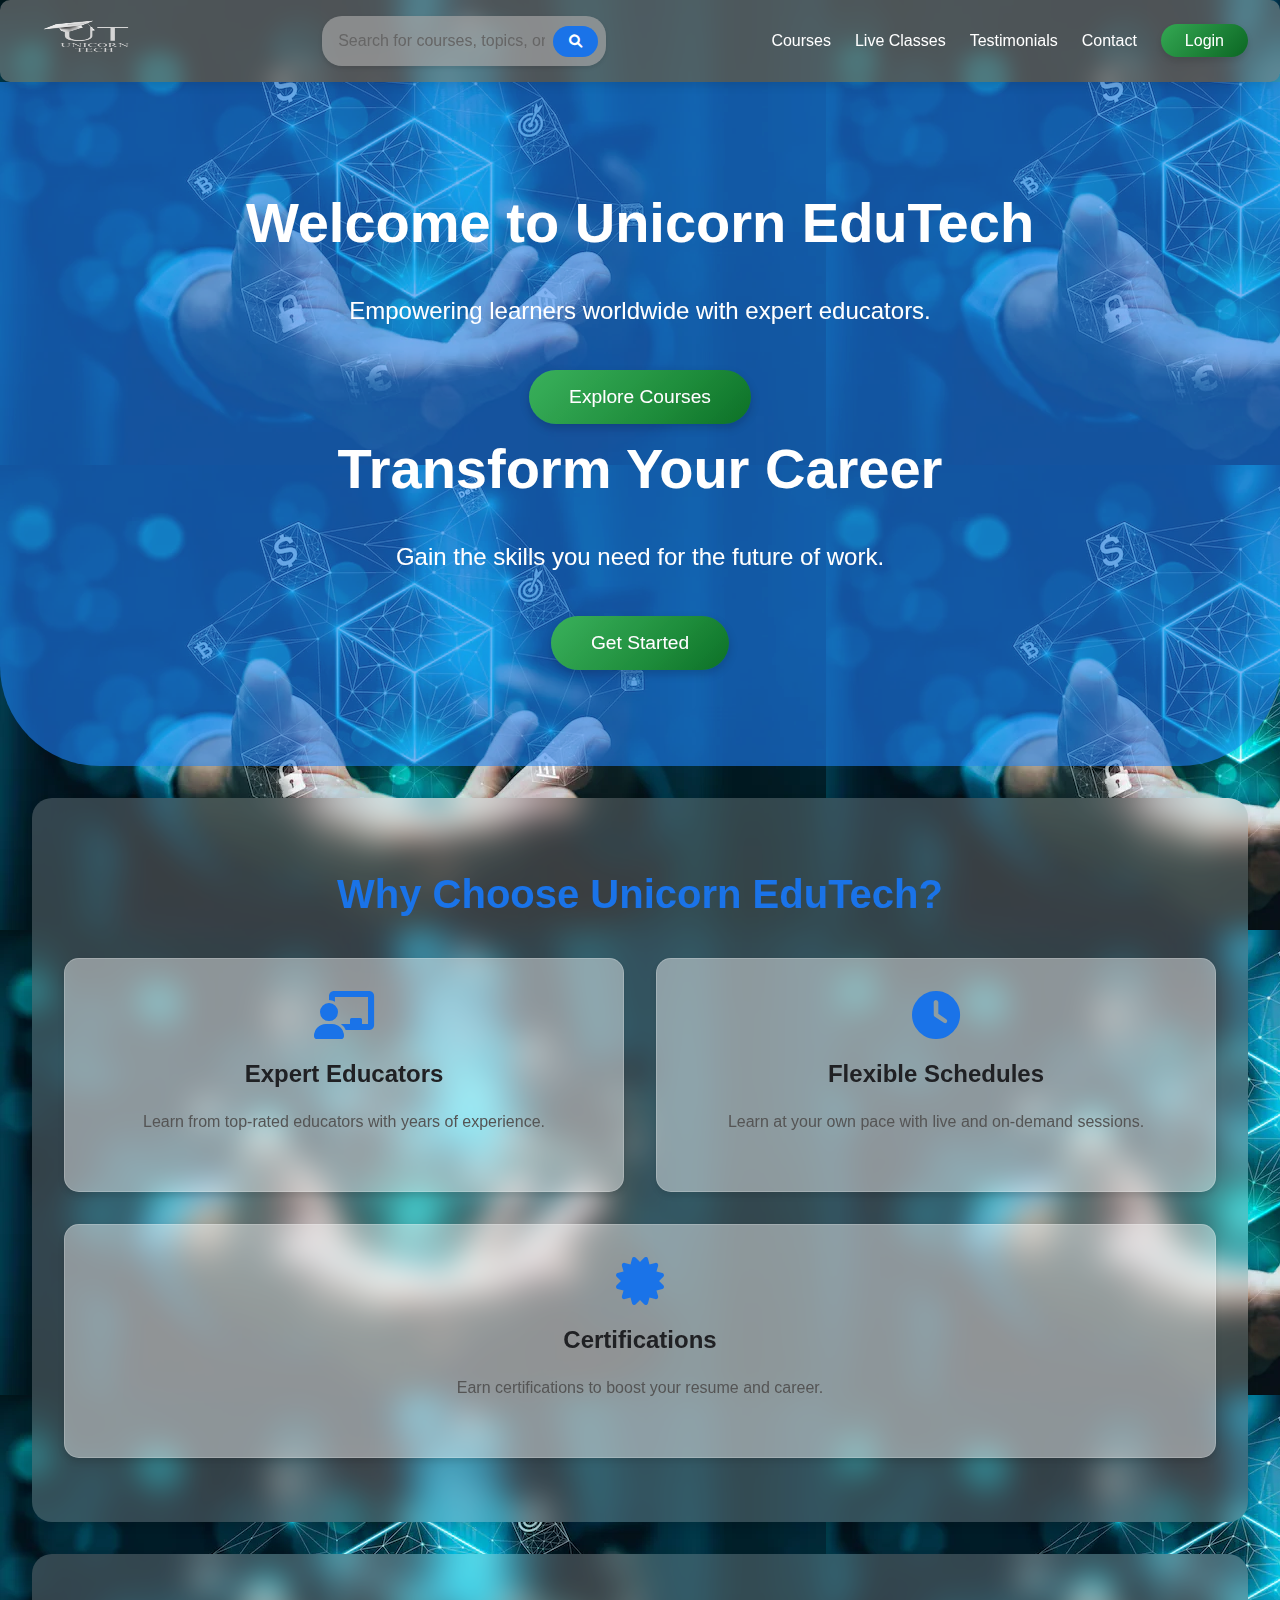
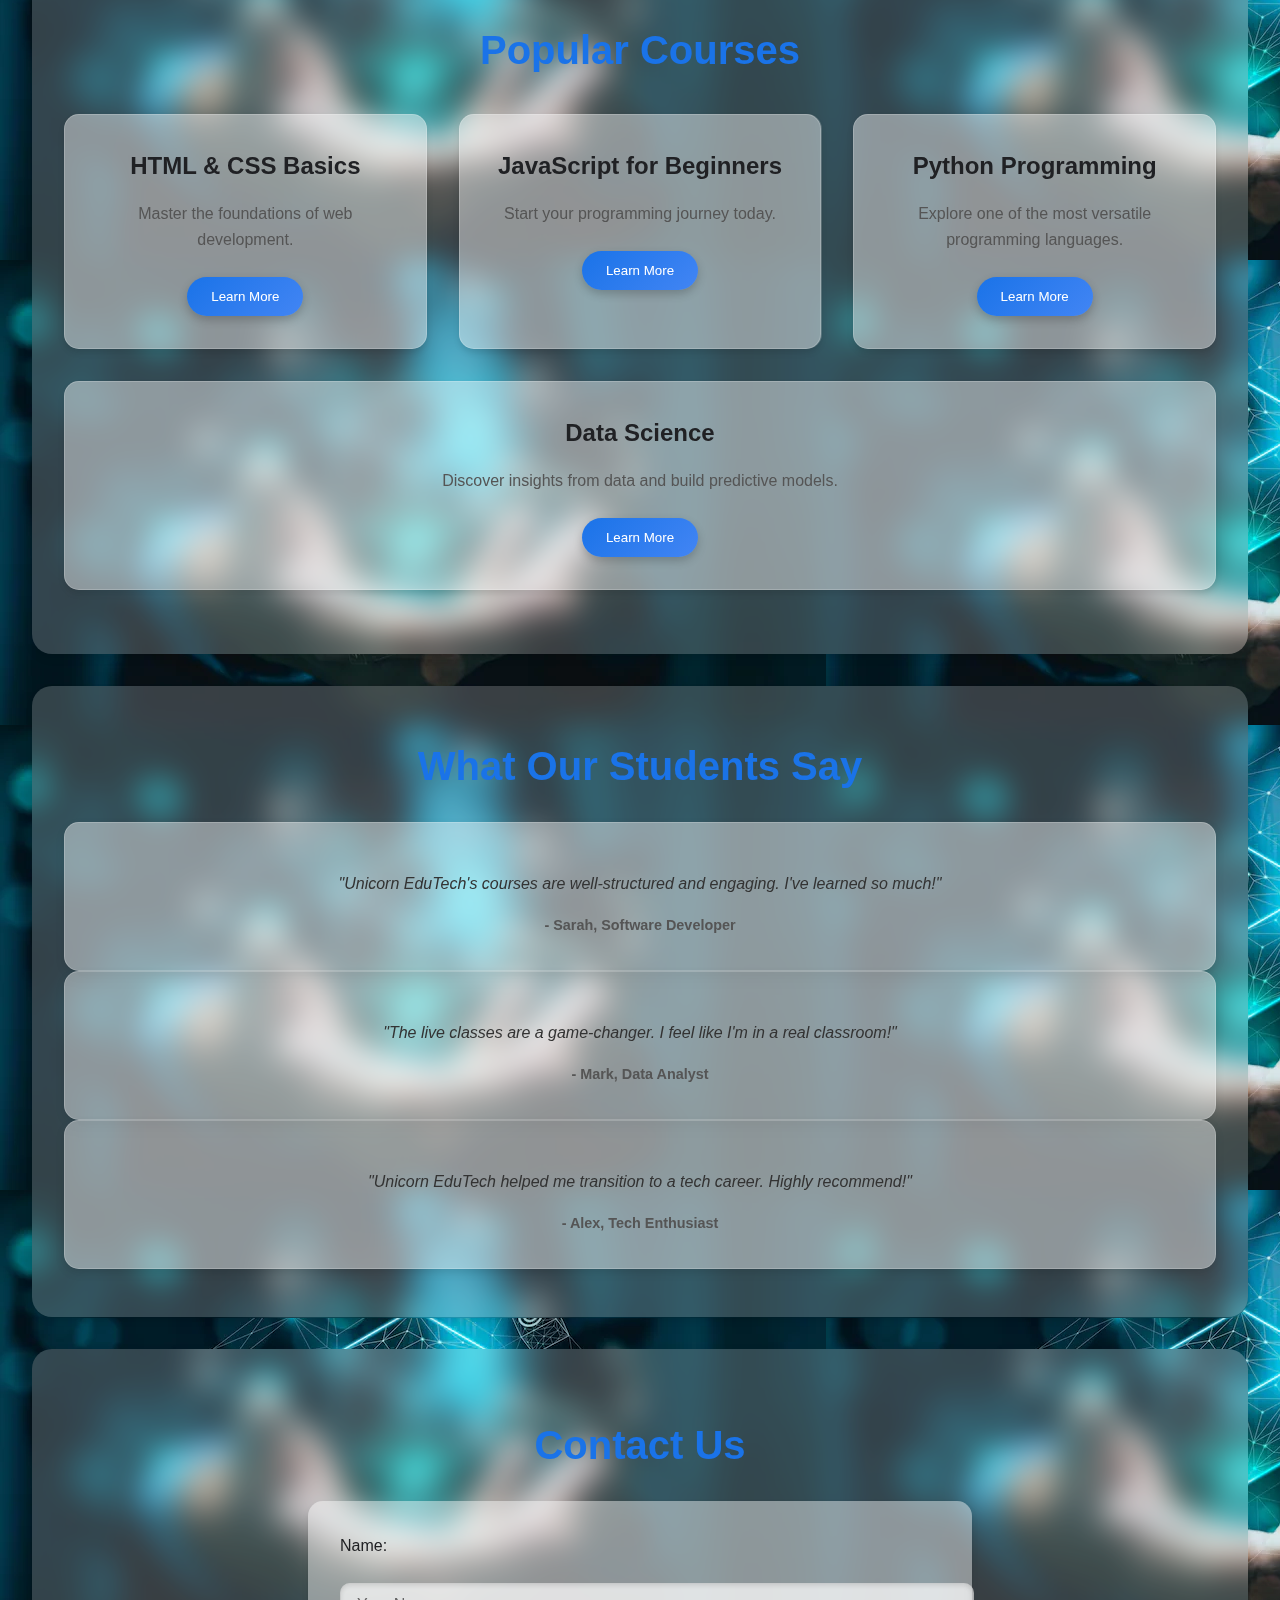
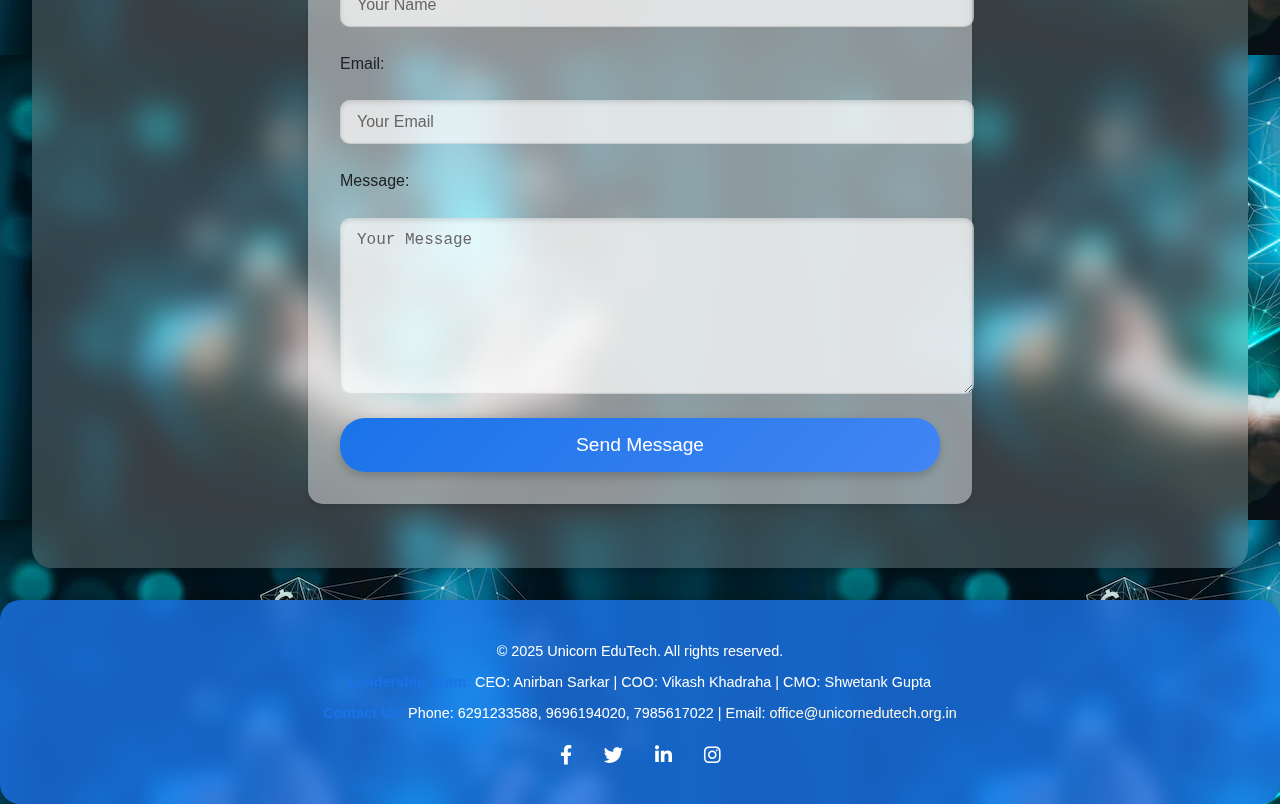
==== commit dfd34caa: "Update index.html" ====
--- a/index.html
+++ b/index.html
@@ -12,7 +12,7 @@
     <header>
         <nav class="navbar">
             <div class="logo">
-                <img src="C:\Users\Ayush\Downloads\Design-removebg-preview.png" alt="Unicorn EduTech" style="height: 50px;"> <!-- Replace with your logo -->
+                <img src="Design-removebg-preview.png" alt="Unicorn EduTech" style="height: 50px;"> <!-- Replace with your logo -->
             </div>
 
             <div class="search-container">
